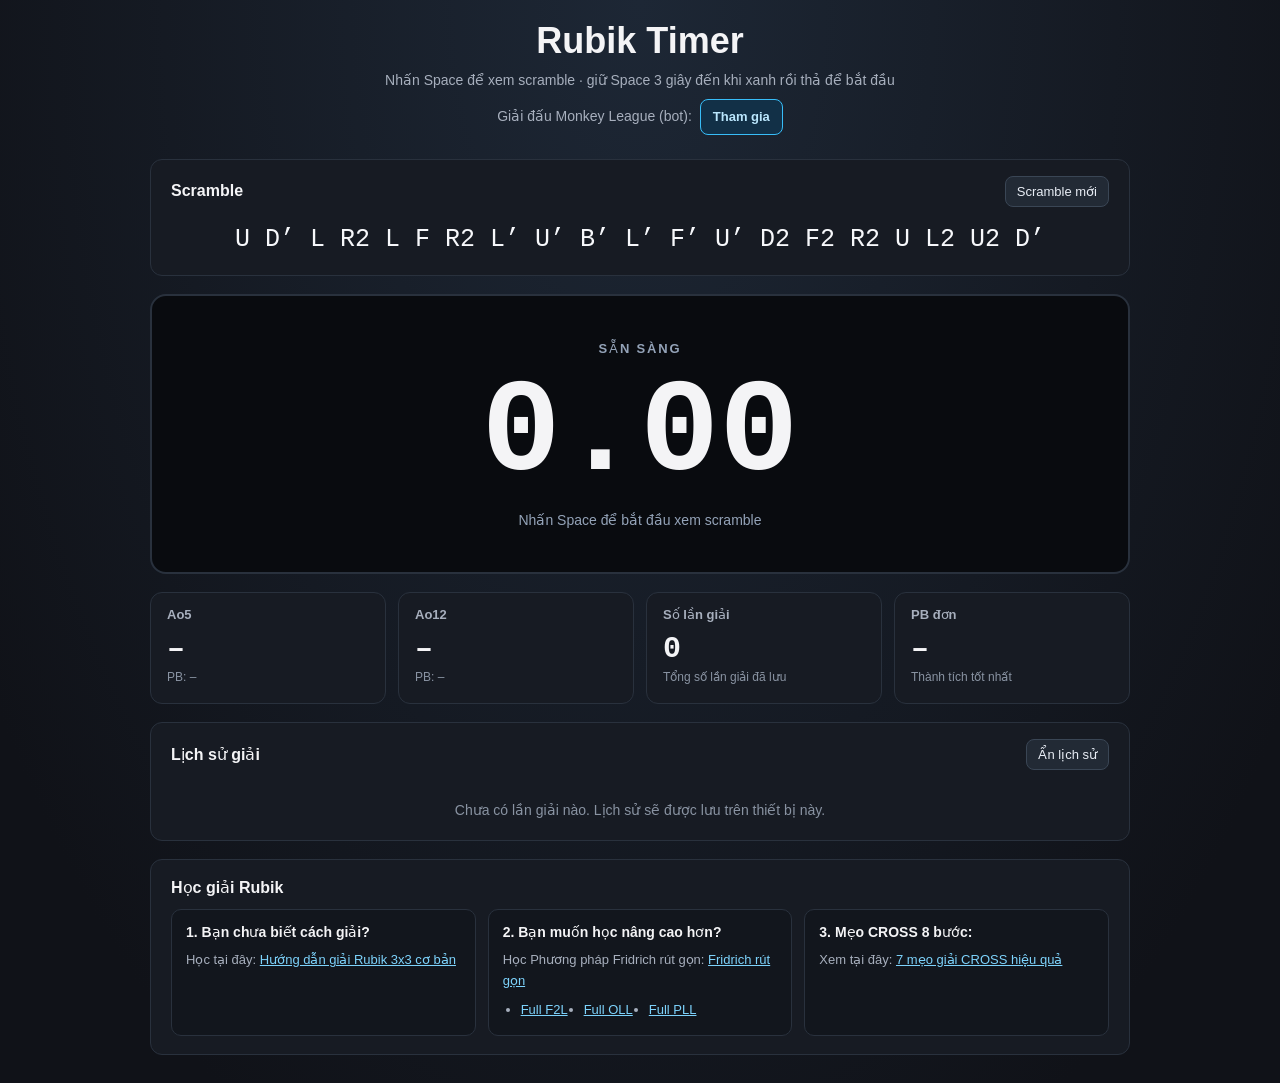
==== index.html @ abfd4c19 "myRubik" ====
<!DOCTYPE html>
<html lang="vi">
<head>
  <meta charset="utf-8">
  <meta name="viewport" content="width=device-width, initial-scale=1, viewport-fit=cover">
  <meta name="theme-color" content="#101218">
  <title>Rubik Timer</title>
  <link rel="stylesheet" href="timer.css">
</head>
<body>
  <main class="app">
    <header class="page-header">
      <h1>Rubik Timer</h1>
      <p>Nhấn Space để xem scramble · giữ Space 3 giây đến khi xanh rồi thả để bắt đầu</p>
      <p class="league-invite">
        Giải đấu Monkey League (bot):
        <a class="league-link" href="versusbot.html">Tham gia</a>
      </p>
    </header>

    <section class="scramble-card" aria-label="Scramble hiện tại">
      <div class="section-heading">
        <h2>Scramble</h2>
        <button class="secondary-button" id="newScramble" type="button">Scramble mới</button>
      </div>
      <p class="scramble" id="scramble" aria-live="polite"></p>
    </section>

    <section class="timer-section" aria-label="Đồng hồ bấm giờ">
      <div class="timer-surface" id="timerSurface" role="group" tabindex="0" aria-label="Vùng hiển thị và điều khiển timer">
        <span class="timer-caption" id="timerCaption">SẴN SÀNG</span>
        <span class="timer-display" id="timerDisplay">0.00</span>
        <span class="timer-hint" id="timerHint">Nhấn Space để bắt đầu xem scramble</span>
      </div>
      <div class="penalties" id="penalties" hidden>
        <span>Áp dụng hình phạt cho lần giải này:</span>
        <button class="penalty-button" id="dnfButton" type="button" aria-pressed="false">DNF</button>
        <button class="penalty-button" id="plusTwoButton" type="button" aria-pressed="false">+2</button>
      </div>
      <p class="storage-status" id="storageStatus" role="status" hidden></p>
    </section>

    <section class="stats" aria-label="Thống kê">
      <article class="stat-card">
        <h2>Ao5</h2>
        <p class="stat-value" id="ao5">–</p>
        <p class="stat-detail">PB: <span id="pbAo5">–</span></p>
      </article>
      <article class="stat-card">
        <h2>Ao12</h2>
        <p class="stat-value" id="ao12">–</p>
        <p class="stat-detail">PB: <span id="pbAo12">–</span></p>
      </article>
      <article class="stat-card">
        <h2>Số lần giải</h2>
        <p class="stat-value" id="solveCount">0</p>
        <p class="stat-detail">Tổng số lần giải đã lưu</p>
      </article>
      <article class="stat-card">
        <h2>PB đơn</h2>
        <p class="stat-value" id="pbSingle">–</p>
        <p class="stat-detail">Thành tích tốt nhất</p>
      </article>
    </section>

    <section class="history-section" aria-labelledby="historyHeading">
      <div class="section-heading">
        <h2 id="historyHeading">Lịch sử giải</h2>
        <button class="secondary-button" id="historyToggle" type="button" aria-expanded="true" aria-controls="historyContent">Ẩn lịch sử</button>
      </div>
      <div id="historyContent">
        <ol class="solve-list" id="solveList"></ol>
        <p class="empty-state" id="emptyState">Chưa có lần giải nào. Lịch sử sẽ được lưu trên thiết bị này.</p>
      </div>
    </section>

    <section class="learning-section" aria-labelledby="learningHeading">
      <h2 id="learningHeading">Học giải Rubik</h2>
      <div class="learning-list">
        <article class="learning-card">
          <h3>1. Bạn chưa biết cách giải?</h3>
          <p>Học tại đây:
            <a href="https://myrubik.com/vi/solve/3x3x3/beginner" target="_blank" rel="noopener noreferrer">Hướng dẫn giải Rubik 3x3 cơ bản</a>
          </p>
        </article>
        <article class="learning-card">
          <h3>2. Bạn muốn học nâng cao hơn?</h3>
          <p>Học Phương pháp Fridrich rút gọn:
            <a href="https://myrubik.com/vi/solve/3x3x3/reduced-fridrich" target="_blank" rel="noopener noreferrer">Fridrich rút gọn</a>
          </p>
          <ul class="learning-links">
            <li><a href="http://myrubik.com/vi/solve/3x3x3/complete-fridrich/f2l" target="_blank" rel="noopener noreferrer">Full F2L</a></li>
            <li><a href="http://myrubik.com/vi/solve/3x3x3/complete-fridrich/oll" target="_blank" rel="noopener noreferrer">Full OLL</a></li>
            <li><a href="http://myrubik.com/vi/solve/3x3x3/complete-fridrich/pll" target="_blank" rel="noopener noreferrer">Full PLL</a></li>
          </ul>
        </article>
        <article class="learning-card">
          <h3>3. Mẹo CROSS 8 bước:</h3>
          <p>Xem tại đây:
            <a href="https://rubikonline.vn/7-meo-giup-ban-giai-cross-dau-cong-rubik-hieu-qua-hon" target="_blank" rel="noopener noreferrer">7 mẹo giải CROSS hiệu quả</a>
          </p>
        </article>
      </div>
    </section>
  </main>
  <script src="timer.js"></script>
</body>
</html>
---- timer.css ----
:root {
  color-scheme: dark;
  font-family: "Segoe UI", Roboto, Arial, sans-serif;
  background: #101218;
  color: #f4f4f6;
  font-synthesis: none;
  text-rendering: optimizeLegibility;
}

* {
  box-sizing: border-box;
}

body {
  min-width: 320px;
  min-height: 100vh;
  margin: 0;
  padding: max(20px, env(safe-area-inset-top)) 16px max(28px, env(safe-area-inset-bottom));
  background: radial-gradient(ellipse at 50% 0, #1d2735 0, #101218 48rem);
}

button {
  font: inherit;
}

.app {
  width: min(100%, 980px);
  margin: 0 auto;
}

.page-header {
  margin-bottom: 24px;
  text-align: center;
}

.page-header h1 {
  margin: 0;
  font-size: clamp(24px, 5vw, 36px);
}

.page-header p {
  margin: 8px 0 0;
  color: #a7afbd;
  font-size: 14px;
  line-height: 1.5;
}

.league-invite {
  display: flex;
  align-items: center;
  justify-content: center;
  flex-wrap: wrap;
  gap: 8px;
}

.league-link {
  display: inline-block;
  padding: 7px 12px;
  border: 1px solid #38bdf8;
  border-radius: 8px;
  background: #123047;
  color: #bae6fd;
  font-size: 13px;
  font-weight: 700;
  text-decoration: none;
  transition: background-color 120ms ease;
}

.league-link:hover {
  background: #164e70;
}

.scramble-card,
.stat-card,
.history-section {
  border: 1px solid #29313d;
  border-radius: 12px;
  background: #171b23;
}

.scramble-card {
  padding: 16px 20px;
}

.section-heading {
  display: flex;
  align-items: center;
  justify-content: space-between;
  gap: 12px;
}

.section-heading h2 {
  margin: 0;
  font-size: 16px;
}

.secondary-button,
.penalty-button {
  border: 1px solid #3a4655;
  border-radius: 8px;
  color: #e8edf5;
  cursor: pointer;
  transition: background-color 120ms ease, border-color 120ms ease;
}

.secondary-button {
  padding: 7px 11px;
  background: #222a35;
  font-size: 13px;
}

.secondary-button:hover,
.penalty-button:hover {
  border-color: #60a5fa;
  background: #263445;
}

button:focus-visible {
  outline: 2px solid #60a5fa;
  outline-offset: 3px;
}

.scramble {
  margin: 14px 0 0;
  color: #f7f8fb;
  font-family: Consolas, "Courier New", monospace;
  font-size: clamp(17px, 3.2vw, 25px);
  line-height: 1.55;
  overflow-wrap: anywhere;
  text-align: center;
}

.timer-section {
  margin: 18px 0;
}

.timer-surface {
  display: flex;
  min-height: clamp(190px, 32vw, 280px);
  flex-direction: column;
  align-items: center;
  justify-content: center;
  gap: 12px;
  padding: 20px;
  border: 2px solid #29313d;
  border-radius: 16px;
  background: #090b0f;
  cursor: pointer;
  touch-action: none;
  user-select: none;
  -webkit-user-select: none;
}

.timer-caption {
  color: #94a3b8;
  font-size: 13px;
  font-weight: 700;
  letter-spacing: 0.14em;
}

.timer-display {
  color: #f4f4f6;
  font-family: Consolas, "Courier New", monospace;
  font-size: clamp(64px, 15vw, 132px);
  font-variant-numeric: tabular-nums;
  font-weight: 700;
  line-height: 1;
}

.timer-hint {
  color: #94a3b8;
  font-size: 14px;
  text-align: center;
}

.timer-surface.is-inspecting {
  border-color: #526174;
}

.timer-surface.is-arming {
  border-color: #eab308;
}

.timer-surface.is-ready {
  border-color: #22c55e;
  background: #22c55e;
}

.timer-surface.is-ready .timer-caption,
.timer-surface.is-ready .timer-display,
.timer-surface.is-ready .timer-hint {
  color: #07130b;
}

.timer-surface.is-solving .timer-display {
  color: #7dd3fc;
}

.penalties {
  display: flex;
  flex-wrap: wrap;
  align-items: center;
  justify-content: center;
  gap: 8px;
  margin-top: 12px;
  color: #a7afbd;
  font-size: 13px;
}

.penalty-button {
  min-width: 58px;
  padding: 7px 12px;
  background: #202630;
  font-weight: 700;
}

.penalty-button[aria-pressed="true"] {
  border-color: #f97316;
  background: #7c2d12;
  color: #fff7ed;
}

.storage-status {
  margin: 10px 0 0;
  color: #fca5a5;
  font-size: 13px;
  text-align: center;
}

.stats {
  display: grid;
  grid-template-columns: repeat(4, minmax(0, 1fr));
  gap: 12px;
}

.stat-card {
  min-height: 112px;
  padding: 14px 16px;
}

.stat-card h2 {
  margin: 0;
  color: #a7afbd;
  font-size: 13px;
  font-weight: 600;
}

.stat-value {
  margin: 10px 0 4px;
  font-family: Consolas, "Courier New", monospace;
  font-size: clamp(22px, 4vw, 30px);
  font-weight: 700;
  font-variant-numeric: tabular-nums;
}

.stat-detail {
  margin: 0;
  color: #8993a2;
  font-size: 12px;
}

.history-section {
  margin-top: 18px;
  padding: 16px 20px;
}

.history-section .section-heading {
  margin-bottom: 12px;
}

.solve-list {
  display: grid;
  gap: 8px;
  margin: 0;
  padding: 0;
  list-style: none;
}

.solve-item {
  display: grid;
  grid-template-columns: 52px minmax(100px, 150px) minmax(0, 1fr);
  align-items: baseline;
  gap: 12px;
  padding: 10px 0;
  border-top: 1px solid #29313d;
}

.solve-number {
  color: #8993a2;
  font-size: 13px;
}

.solve-result {
  font-family: Consolas, "Courier New", monospace;
  font-size: 17px;
  font-weight: 700;
  font-variant-numeric: tabular-nums;
}

.solve-scramble {
  color: #a7afbd;
  font-family: Consolas, "Courier New", monospace;
  font-size: 12px;
  line-height: 1.5;
  overflow-wrap: anywhere;
}

.empty-state {
  margin: 0;
  padding: 20px 0 6px;
  color: #8993a2;
  font-size: 14px;
  text-align: center;
}

.learning-section {
  margin-top: 18px;
  padding: 18px 20px;
  border: 1px solid #29313d;
  border-radius: 12px;
  background: #171b23;
}

.learning-section > h2 {
  margin: 0 0 12px;
  font-size: 16px;
}

.learning-list {
  display: grid;
  grid-template-columns: repeat(auto-fit, minmax(min(100%, 250px), 1fr));
  gap: 12px;
}

.learning-card {
  padding: 14px;
  border: 1px solid #29313d;
  border-radius: 10px;
  background: #12161d;
}

.learning-card h3 {
  margin: 0 0 10px;
  font-size: 14px;
}

.learning-card p,
.learning-links {
  margin: 0;
  color: #a7afbd;
  font-size: 13px;
  line-height: 1.6;
}

.learning-card a {
  color: #7dd3fc;
  overflow-wrap: anywhere;
}

.learning-links {
  display: flex;
  flex-wrap: wrap;
  gap: 4px 16px;
  margin-top: 8px;
  padding-left: 18px;
}

[hidden] {
  display: none !important;
}

@media (max-width: 680px) {
  .stats {
    grid-template-columns: repeat(2, minmax(0, 1fr));
  }

  .solve-item {
    grid-template-columns: 42px minmax(82px, 100px) minmax(0, 1fr);
    gap: 8px;
  }

  .scramble-card,
  .history-section,
  .learning-section {
    padding-right: 14px;
    padding-left: 14px;
  }
}

@media (prefers-reduced-motion: reduce) {
  *,
  *::before,
  *::after {
    scroll-behavior: auto !important;
    transition-duration: 0.01ms !important;
  }
}
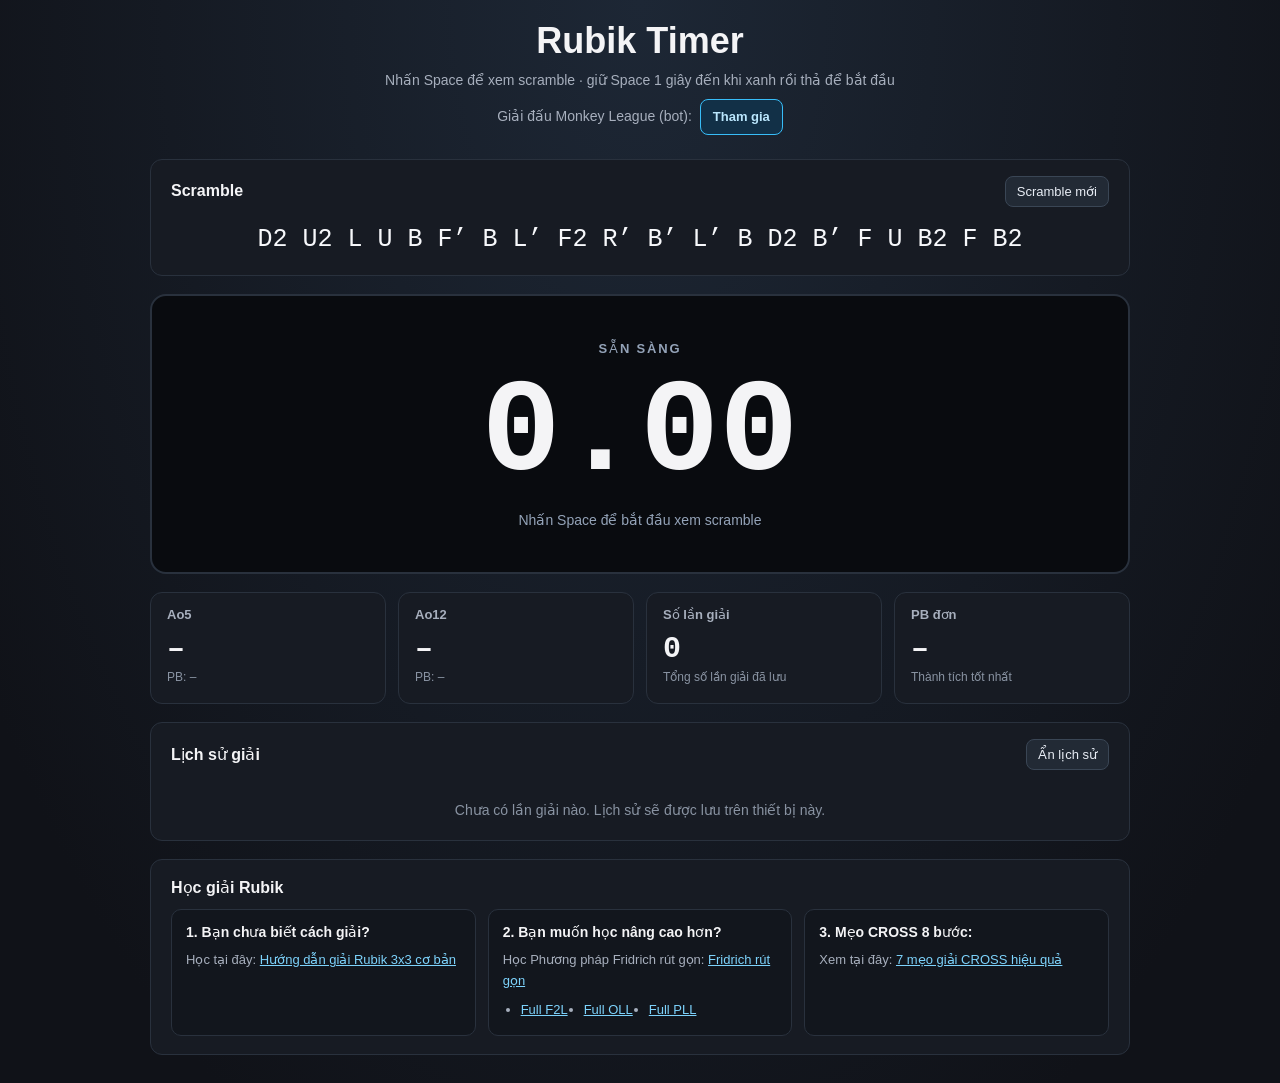
==== commit 826125b9: "myRubik" ====
--- a/index.html
+++ b/index.html
@@ -11,7 +11,7 @@
   <main class="app">
     <header class="page-header">
       <h1>Rubik Timer</h1>
-      <p>Nhấn Space để xem scramble · giữ Space 3 giây đến khi xanh rồi thả để bắt đầu</p>
+      <p>Nhấn Space để xem scramble · giữ Space 1 giây đến khi xanh rồi thả để bắt đầu</p>
       <p class="league-invite">
         Giải đấu Monkey League (bot):
         <a class="league-link" href="versusbot.html">Tham gia</a>
